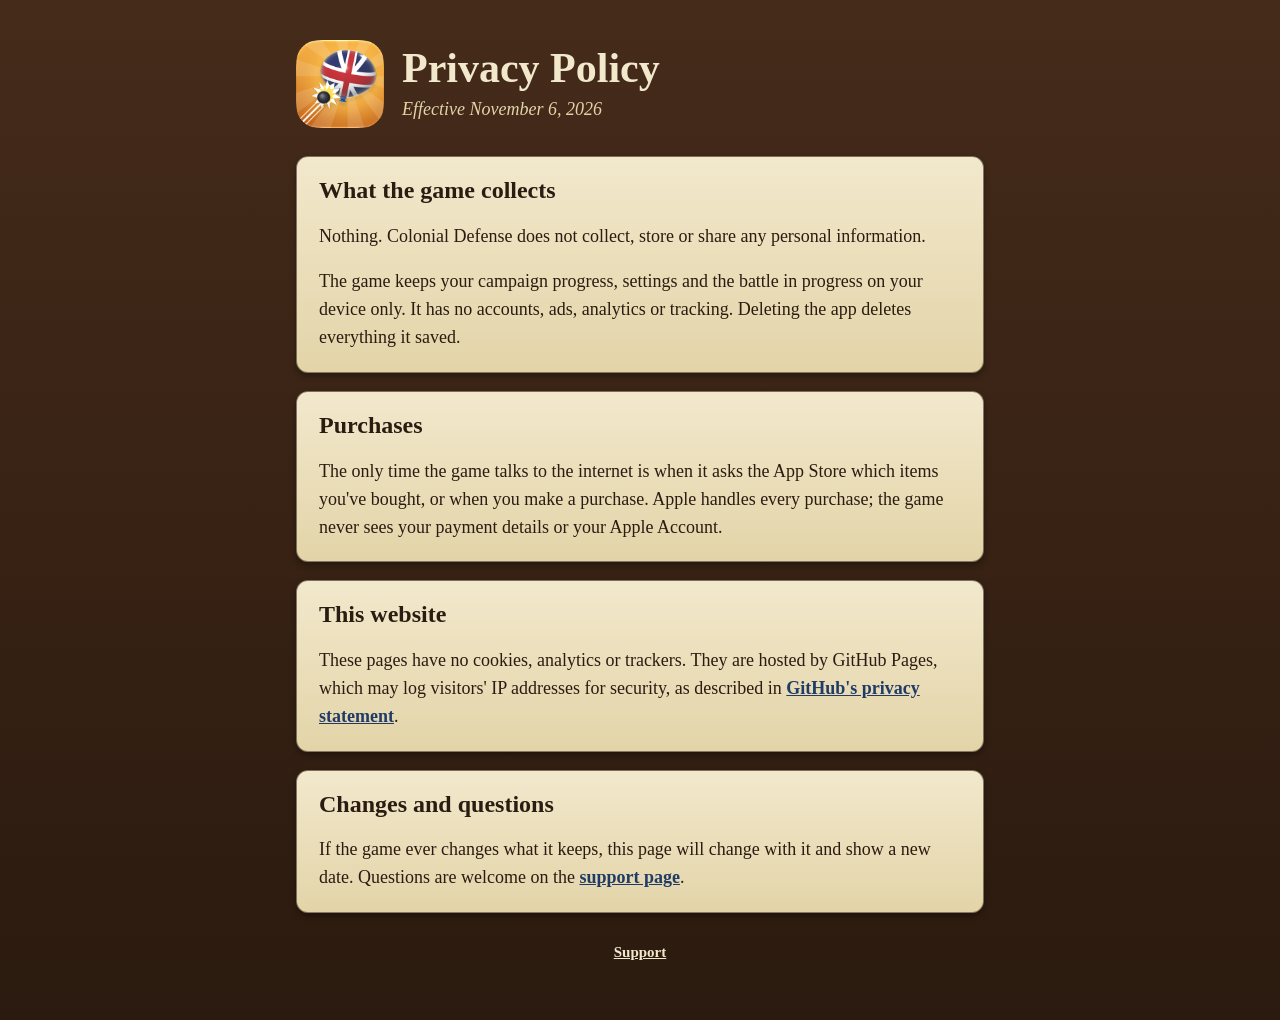
==== privacy.html @ e75f7067 "Support and privacy pages" ====
<!doctype html>
<html lang="en">
<head>
  <meta charset="utf-8">
  <meta name="viewport" content="width=device-width, initial-scale=1">
  <title>Colonial Defense Privacy Policy</title>
  <meta name="description" content="Colonial Defense collects no personal information and keeps everything on your device.">
  <link rel="icon" href="icon.png">
  <link rel="stylesheet" href="style.css">
</head>
<body>
<main>
  <header>
    <img src="icon.png" alt="Colonial Defense app icon">
    <div>
      <h1>Privacy Policy</h1>
      <p>Effective November 6, 2026</p>
    </div>
  </header>

  <section class="card">
    <h2>What the game collects</h2>
    <p>Nothing. Colonial Defense does not collect, store or share any personal information.</p>
    <p>The game keeps your campaign progress, settings and the battle in progress on your device
    only. It has no accounts, ads, analytics or tracking. Deleting the app deletes everything it
    saved.</p>
  </section>

  <section class="card">
    <h2>Purchases</h2>
    <p>The only time the game talks to the internet is when it asks the App Store which items you've
    bought, or when you make a purchase. Apple handles every purchase; the game never sees your
    payment details or your Apple Account.</p>
  </section>

  <section class="card">
    <h2>This website</h2>
    <p>These pages have no cookies, analytics or trackers. They are hosted by GitHub Pages, which
    may log visitors' IP addresses for security, as described in
    <a href="https://docs.github.com/site-policy/privacy-policies/github-general-privacy-statement">GitHub's privacy statement</a>.</p>
  </section>

  <section class="card">
    <h2>Changes and questions</h2>
    <p>If the game ever changes what it keeps, this page will change with it and show a new date.
    Questions are welcome on the <a href="index.html">support page</a>.</p>
  </section>

  <footer>
    <a href="index.html">Support</a>
  </footer>
</main>
</body>
</html>
---- style.css ----
/* The game's parchment, ink, Continental blue and brass (App/Shared/Theme.swift), with Baskerville for
   titles. Nothing loads from another site: the icon ships with the pages and the fonts are the
   reader's own. */
:root {
  --table: #452b1a;
  --table-dark: #2b1a0f;
  --parchment: #f2e8cc;
  --parchment-deep: #e3d4a8;
  --ink: #2b1c12;
  --ink-soft: #543d29;
  --continental: #1f3b66;
  --redcoat: #a8242b;
  --brass: #b8873a;
}

* { box-sizing: border-box; }

html { background: var(--table-dark); }

body {
  margin: 0;
  min-height: 100vh;
  background: linear-gradient(var(--table), var(--table-dark));
  color: var(--ink);
  font: 18px/1.55 "Iowan Old Style", Georgia, "Times New Roman", serif;
}

main {
  max-width: 720px;
  margin: 0 auto;
  padding: 40px 16px 56px;
}

header {
  display: flex;
  align-items: center;
  gap: 18px;
  margin-bottom: 28px;
}

header img {
  width: 88px;
  height: 88px;
  flex: none;
  border-radius: 20px;
}

h1, h2 {
  font-family: Baskerville, "Baskerville Old Face", Georgia, serif;
  font-weight: 700;
  line-height: 1.15;
}

h1 { font-size: clamp(30px, 6vw, 42px); margin: 0; color: var(--parchment); }
header p { margin: 4px 0 0; color: var(--parchment-deep); font-style: italic; }

h2 { font-size: 24px; margin: 0 0 10px; color: var(--ink); }

.card {
  background: linear-gradient(var(--parchment), var(--parchment-deep));
  border: 1.5px solid rgba(43, 28, 18, 0.55);
  border-radius: 12px;
  padding: 20px 22px;
  margin: 0 0 18px;
  box-shadow: 0 3px 6px rgba(0, 0, 0, 0.35);
}

.card > :first-child { margin-top: 0; }
.card > :last-child { margin-bottom: 0; }

dt { font-weight: 700; margin-top: 12px; }
dt:first-child { margin-top: 0; }
dd { margin: 2px 0 0; color: var(--ink-soft); }

a { color: var(--continental); font-weight: 700; }

footer {
  text-align: center;
  color: var(--parchment-deep);
  font-size: 15px;
  margin-top: 28px;
}

footer a { color: var(--parchment); }
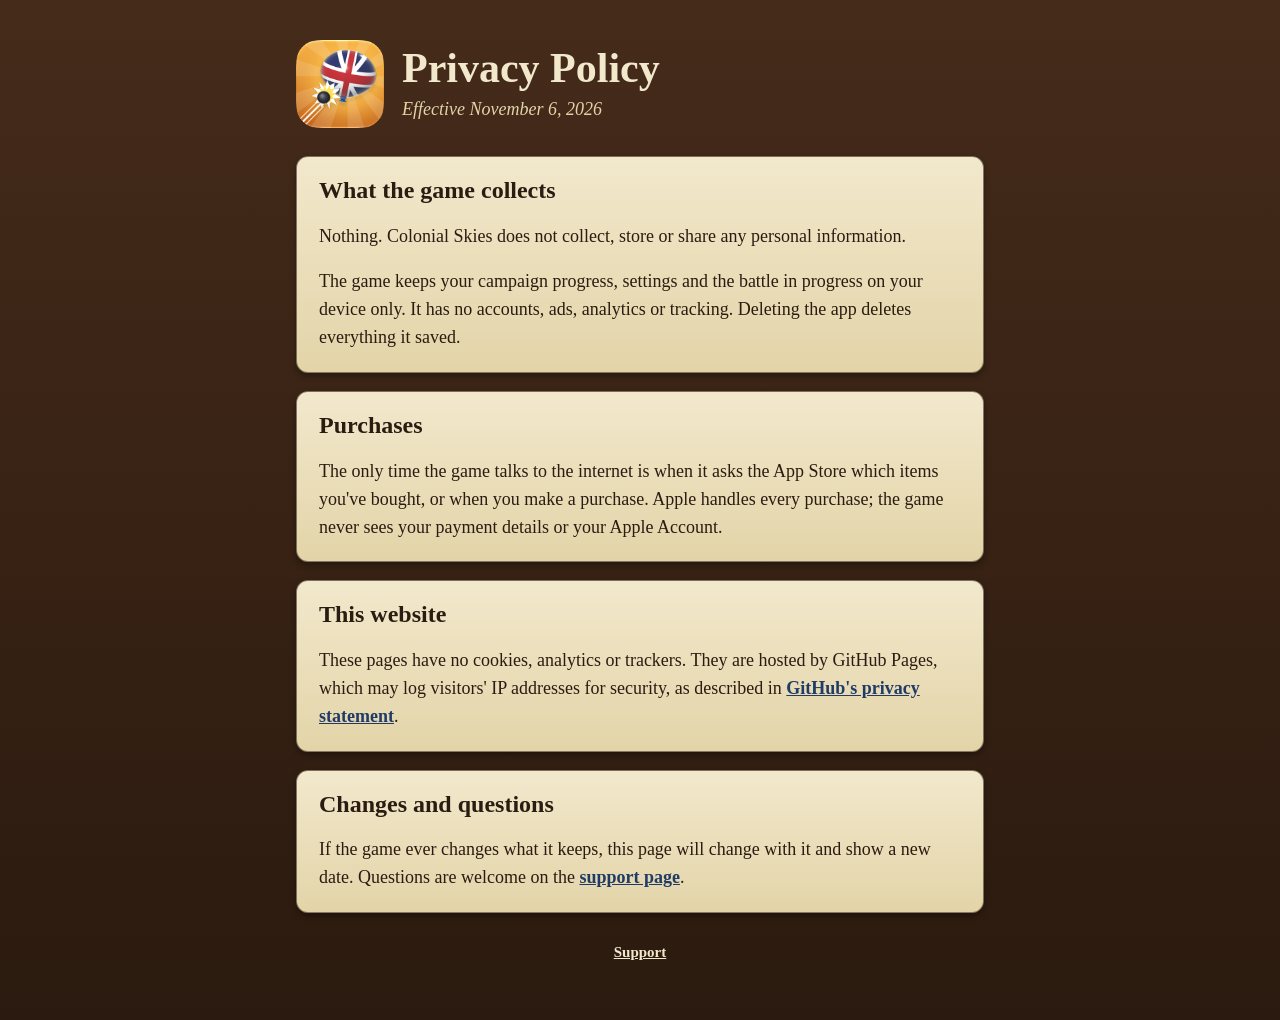
==== commit 52570c63: "Rename to Colonial Skies" ====
--- a/privacy.html
+++ b/privacy.html
@@ -3,15 +3,15 @@
 <head>
   <meta charset="utf-8">
   <meta name="viewport" content="width=device-width, initial-scale=1">
-  <title>Colonial Defense Privacy Policy</title>
-  <meta name="description" content="Colonial Defense collects no personal information and keeps everything on your device.">
+  <title>Colonial Skies Privacy Policy</title>
+  <meta name="description" content="Colonial Skies collects no personal information and keeps everything on your device.">
   <link rel="icon" href="icon.png">
   <link rel="stylesheet" href="style.css">
 </head>
 <body>
 <main>
   <header>
-    <img src="icon.png" alt="Colonial Defense app icon">
+    <img src="icon.png" alt="Colonial Skies app icon">
     <div>
       <h1>Privacy Policy</h1>
       <p>Effective November 6, 2026</p>
@@ -20,7 +20,7 @@
 
   <section class="card">
     <h2>What the game collects</h2>
-    <p>Nothing. Colonial Defense does not collect, store or share any personal information.</p>
+    <p>Nothing. Colonial Skies does not collect, store or share any personal information.</p>
     <p>The game keeps your campaign progress, settings and the battle in progress on your device
     only. It has no accounts, ads, analytics or tracking. Deleting the app deletes everything it
     saved.</p>
